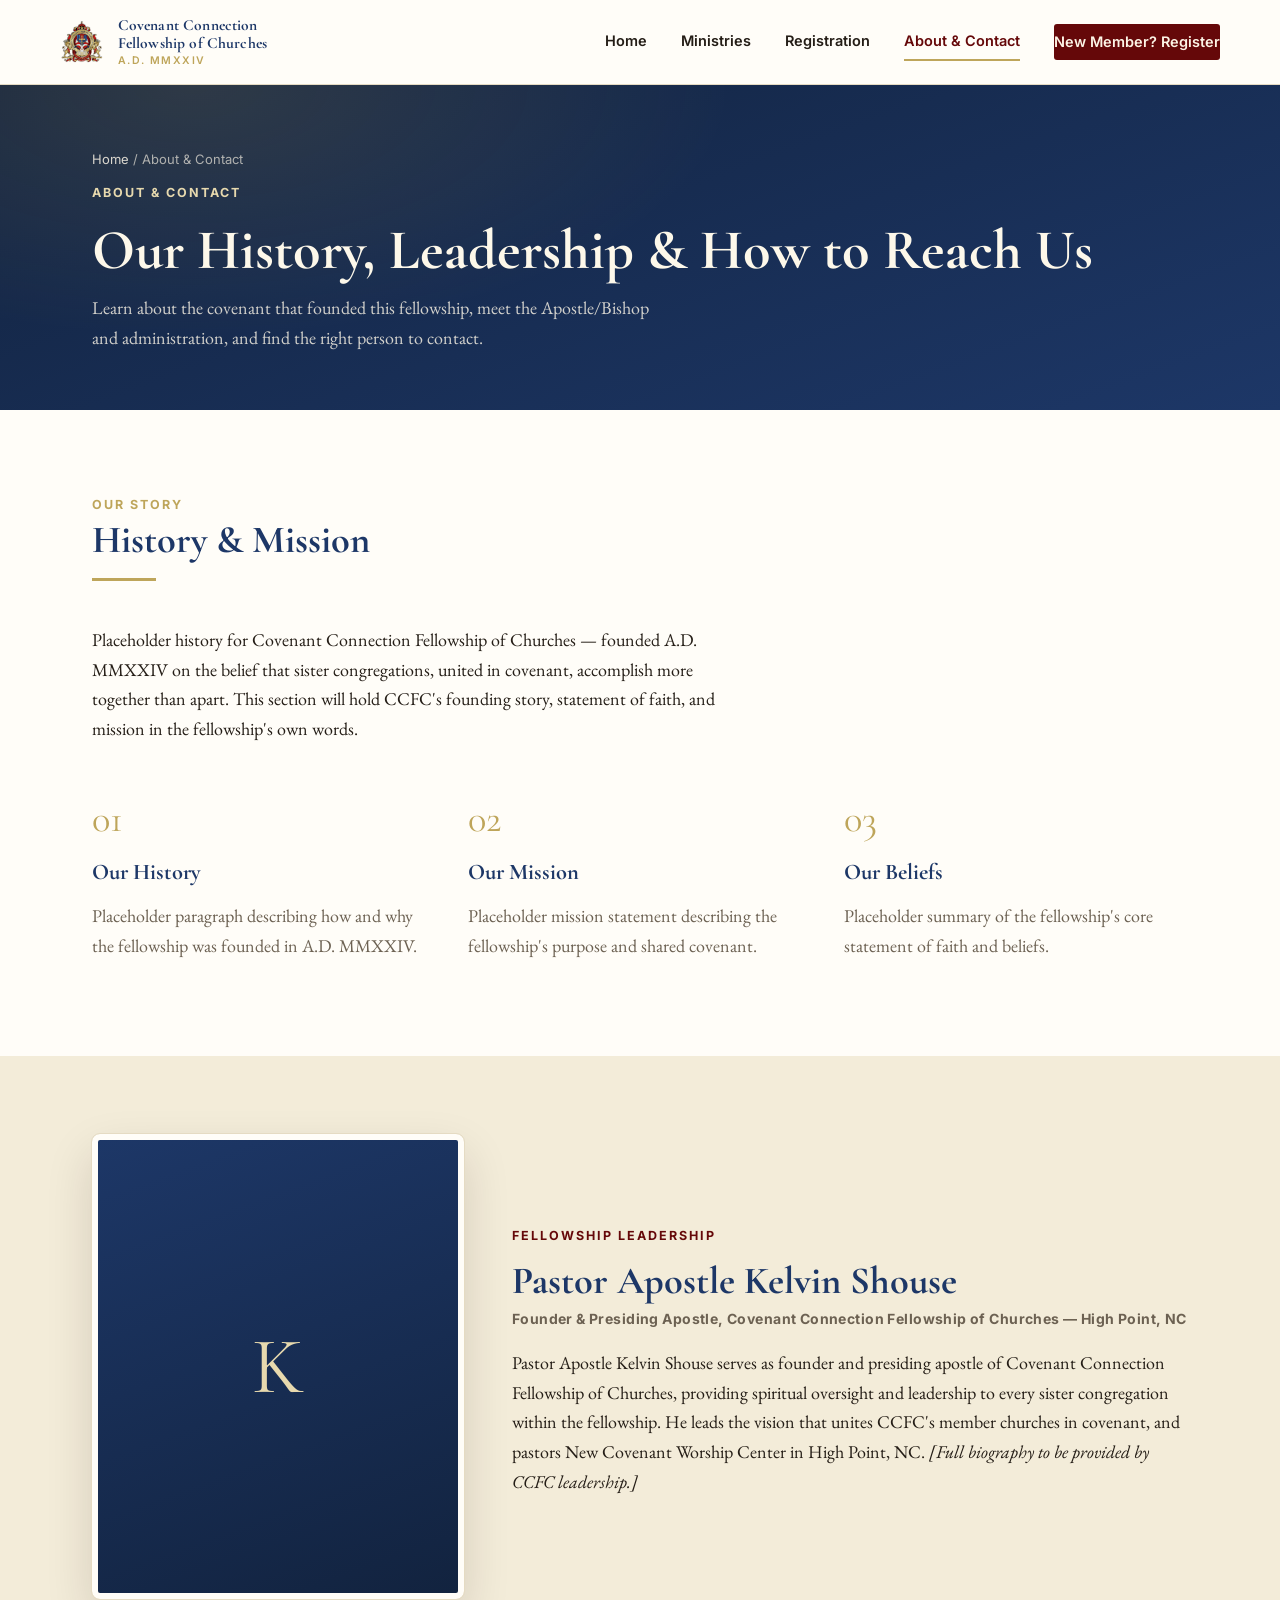
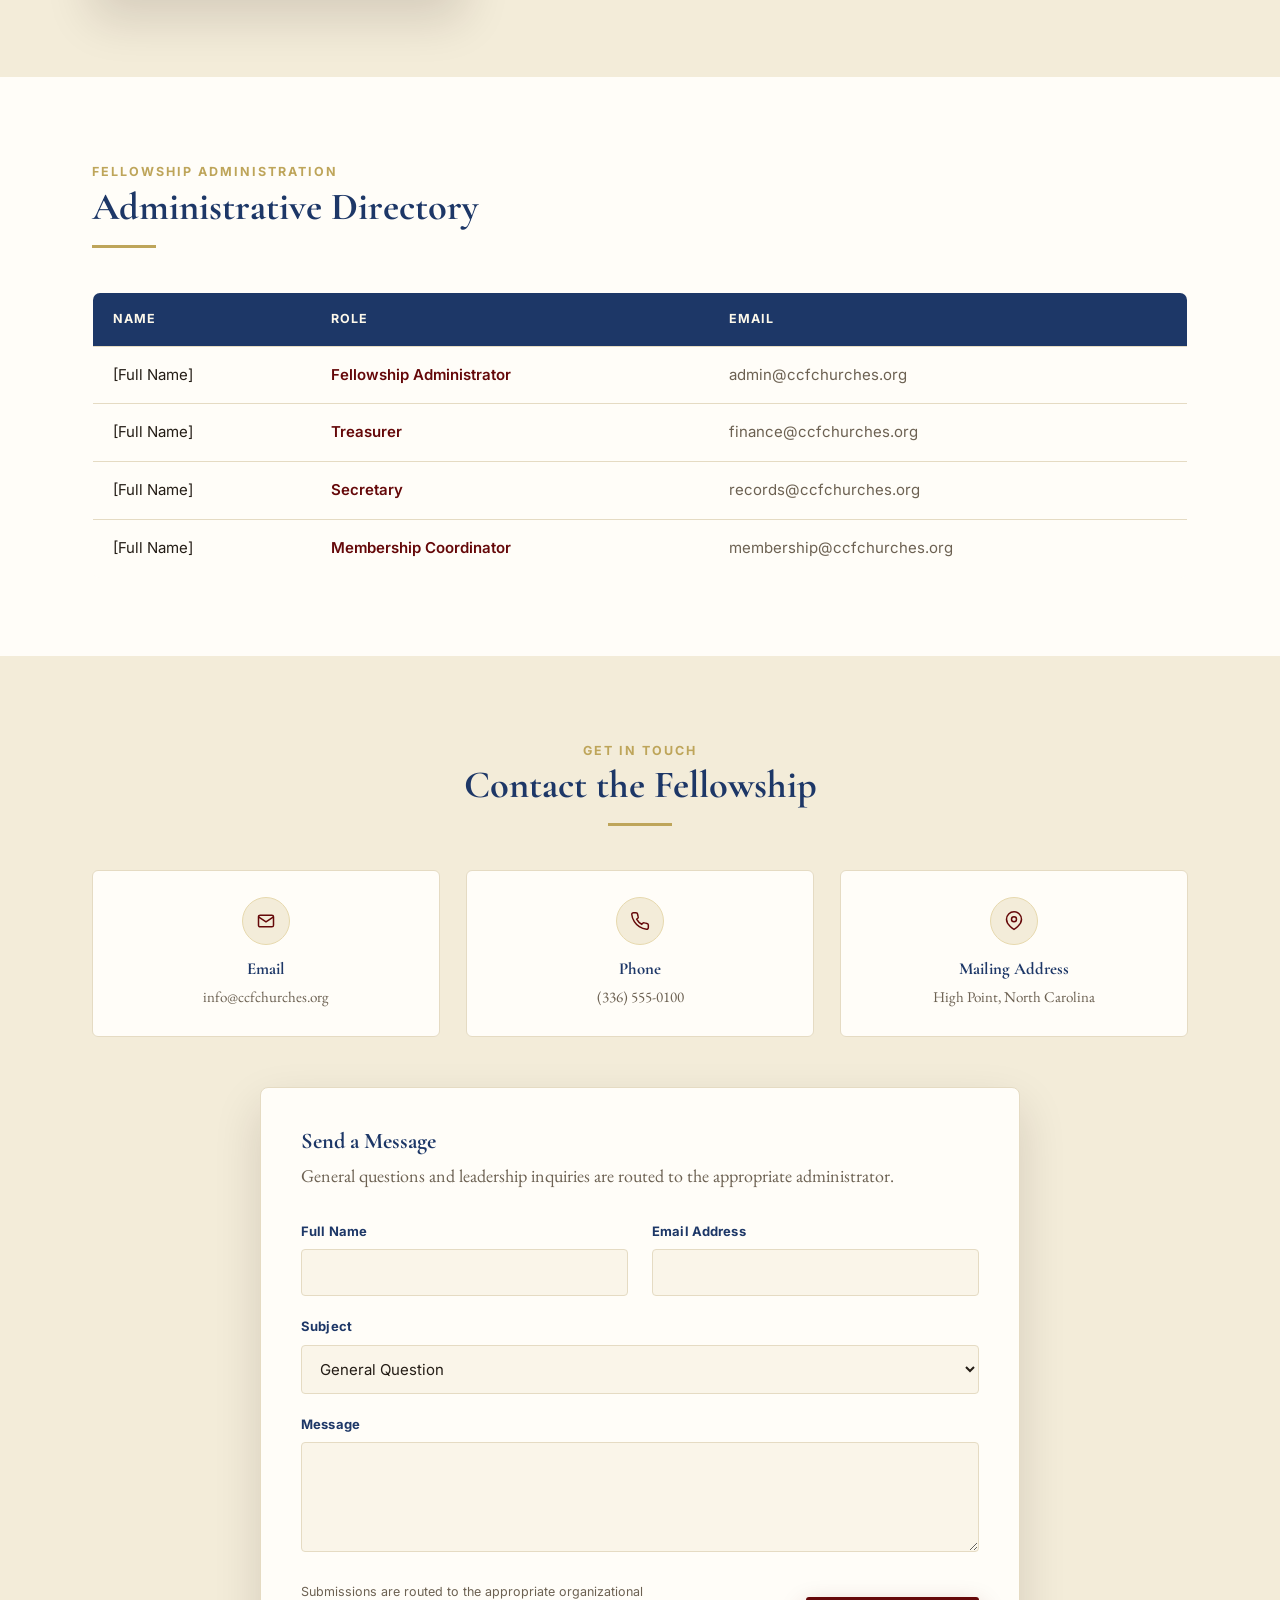
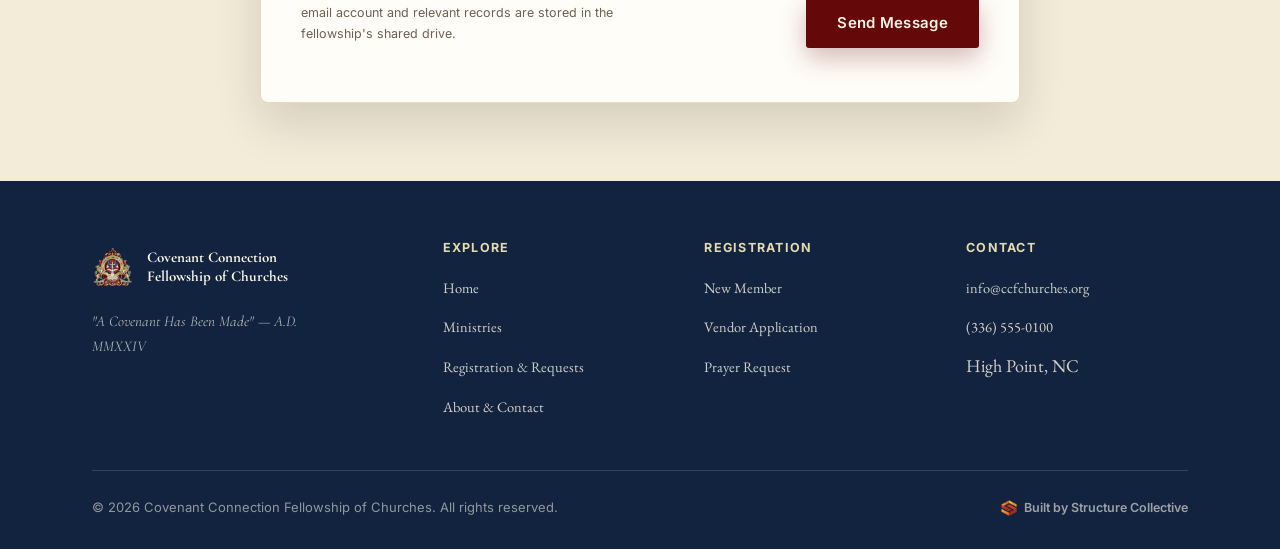
==== about/index.html @ a54e9343 "Add files via upload" ====
<!doctype html>
<html lang="en">
<head>
  <meta charset="utf-8">
  <meta name="viewport" content="width=device-width, initial-scale=1">
  <meta name="description" content="Learn about Covenant Connection Fellowship of Churches' history, mission, and leadership, find the fellowship administration directory, and get in touch.">
  <meta name="theme-color" content="#1d3767">
  <title>About &amp; Contact | Covenant Connection Fellowship of Churches</title>
  <link rel="canonical" href="https://ccfchurches.org/about/">
  <link rel="icon" type="image/png" sizes="32x32" href="/assets/images/favicon-32.png">
  <link rel="apple-touch-icon" href="/assets/images/favicon-192.png">
  <link rel="preconnect" href="https://fonts.googleapis.com">
  <link rel="preconnect" href="https://fonts.gstatic.com" crossorigin>
  <link href="https://fonts.googleapis.com/css2?family=Cormorant+Garamond:wght@500;600;700&family=EB+Garamond:wght@400;500;600&family=Inter:wght@400;500;600;700&display=swap" rel="stylesheet">
  <link rel="stylesheet" href="/styles.css">
  <script src="/script.js" defer></script>

  <meta property="og:type" content="website">
  <meta property="og:site_name" content="Covenant Connection Fellowship of Churches">
  <meta property="og:title" content="About & Contact | Covenant Connection Fellowship of Churches">
  <meta property="og:description" content="Learn about CCFC's history, mission, and leadership, find the fellowship administration directory, and get in touch.">
  <meta property="og:url" content="https://ccfchurches.org/about/">
  <meta property="og:image" content="https://ccfchurches.org/assets/images/ccfc-crest.png">
  <meta name="twitter:card" content="summary_large_image">
  <meta name="twitter:title" content="About & Contact | Covenant Connection Fellowship of Churches">
  <meta name="twitter:description" content="Learn about CCFC's history, mission, and leadership, find the fellowship administration directory, and get in touch.">
  <meta name="twitter:image" content="https://ccfchurches.org/assets/images/ccfc-crest.png">
</head>
<body>
  <a class="skip-link" href="#main">Skip to main content</a>

  <header class="site-header">
    <div class="container header-inner">
      <a class="brand" href="/">
        <img src="/assets/images/ccfc-crest.png" alt="Covenant Connection Fellowship of Churches crest">
        <span class="brand-text">
          <span class="full-name">Covenant Connection<br>Fellowship of Churches</span>
          <span class="sub">A.D. MMXXIV</span>
        </span>
      </a>
      <nav class="main-nav" aria-label="Primary">
        <a href="/">Home</a>
        <a href="/ministries/">Ministries</a>
        <a href="/registration/">Registration</a>
        <a href="/about/" aria-current="page">About &amp; Contact</a>
        <a class="nav-cta" href="/registration/">New Member? Register</a>
      </nav>
      <button class="nav-toggle" aria-label="Toggle navigation menu" aria-expanded="false">
        <span></span>
      </button>
    </div>
  </header>

  <main id="main">
    <section class="page-hero">
      <div class="container">
        <div class="breadcrumb"><a href="/">Home</a> / About &amp; Contact</div>
        <span class="eyebrow">About &amp; Contact</span>
        <h1>Our History, Leadership &amp; How to Reach Us</h1>
        <p>Learn about the covenant that founded this fellowship, meet the Apostle/Bishop and administration, and find the right person to contact.</p>
      </div>
    </section>

    <section class="section-paper">
      <div class="container">
        <div class="section-head">
          <span class="eyebrow">Our story</span>
          <h2>History &amp; Mission</h2>
          <div class="divider"></div>
        </div>
        <p style="max-width:72ch;">Placeholder history for Covenant Connection Fellowship of Churches — founded A.D. MMXXIV on the belief that sister congregations, united in covenant, accomplish more together than apart. This section will hold CCFC's founding story, statement of faith, and mission in the fellowship's own words.</p>
        <div class="history-grid" style="margin-top:44px;">
          <div class="history-item">
            <div class="num">01</div>
            <h3>Our History</h3>
            <p class="muted">Placeholder paragraph describing how and why the fellowship was founded in A.D. MMXXIV.</p>
          </div>
          <div class="history-item">
            <div class="num">02</div>
            <h3>Our Mission</h3>
            <p class="muted">Placeholder mission statement describing the fellowship's purpose and shared covenant.</p>
          </div>
          <div class="history-item">
            <div class="num">03</div>
            <h3>Our Beliefs</h3>
            <p class="muted">Placeholder summary of the fellowship's core statement of faith and beliefs.</p>
          </div>
        </div>
      </div>
    </section>

    <section class="section-alt">
      <div class="container">
        <div class="leader-block">
          <div class="leader-portrait">
            <span class="initial">K</span>
          </div>
          <div class="leader-copy">
            <span class="eyebrow">Fellowship Leadership</span>
            <h2>Pastor Apostle Kelvin Shouse</h2>
            <p class="leader-title">Founder &amp; Presiding Apostle, Covenant Connection Fellowship of Churches — High Point, NC</p>
            <p>Pastor Apostle Kelvin Shouse serves as founder and presiding apostle of Covenant Connection Fellowship of Churches, providing spiritual oversight and leadership to every sister congregation within the fellowship. He leads the vision that unites CCFC's member churches in covenant, and pastors New Covenant Worship Center in High Point, NC. <em>[Full biography to be provided by CCFC leadership.]</em></p>
          </div>
        </div>
      </div>
    </section>

    <section class="section-paper">
      <div class="container">
        <div class="section-head">
          <span class="eyebrow">Fellowship administration</span>
          <h2>Administrative Directory</h2>
          <div class="divider"></div>
        </div>
        <table class="directory-table">
          <thead>
            <tr>
              <th>Name</th>
              <th>Role</th>
              <th>Email</th>
            </tr>
          </thead>
          <tbody>
            <tr>
              <td>[Full Name]</td>
              <td class="role">Fellowship Administrator</td>
              <td class="email">admin@ccfchurches.org</td>
            </tr>
            <tr>
              <td>[Full Name]</td>
              <td class="role">Treasurer</td>
              <td class="email">finance@ccfchurches.org</td>
            </tr>
            <tr>
              <td>[Full Name]</td>
              <td class="role">Secretary</td>
              <td class="email">records@ccfchurches.org</td>
            </tr>
            <tr>
              <td>[Full Name]</td>
              <td class="role">Membership Coordinator</td>
              <td class="email">membership@ccfchurches.org</td>
            </tr>
          </tbody>
        </table>
      </div>
    </section>

    <section class="section-alt" id="contact">
      <div class="container">
        <div class="section-head center">
          <span class="eyebrow">Get in touch</span>
          <h2>Contact the Fellowship</h2>
          <div class="divider"></div>
        </div>

        <div class="contact-info-grid">
          <div class="contact-info-card">
            <span class="card-mark" aria-hidden="true">
              <svg width="20" height="20" viewBox="0 0 24 24" fill="none" stroke="currentColor" stroke-width="1.8"><rect x="3" y="5" width="18" height="14" rx="2"/><path d="m3 7 9 6 9-6"/></svg>
            </span>
            <h3>Email</h3>
            <p><a href="mailto:info@ccfchurches.org" style="text-decoration:none; color:inherit;">info@ccfchurches.org</a></p>
          </div>
          <div class="contact-info-card">
            <span class="card-mark" aria-hidden="true">
              <svg width="20" height="20" viewBox="0 0 24 24" fill="none" stroke="currentColor" stroke-width="1.8"><path d="M22 16.92v3a2 2 0 0 1-2.18 2 19.8 19.8 0 0 1-8.63-3.07 19.5 19.5 0 0 1-6-6 19.8 19.8 0 0 1-3.07-8.67A2 2 0 0 1 4.11 2h3a2 2 0 0 1 2 1.72c.13.99.36 1.96.68 2.9a2 2 0 0 1-.45 2.11L8.09 9.91a16 16 0 0 0 6 6l1.18-1.18a2 2 0 0 1 2.11-.45c.94.32 1.91.55 2.9.68A2 2 0 0 1 22 16.92z"/></svg>
            </span>
            <h3>Phone</h3>
            <p>(336) 555-0100</p>
          </div>
          <div class="contact-info-card">
            <span class="card-mark" aria-hidden="true">
              <svg width="20" height="20" viewBox="0 0 24 24" fill="none" stroke="currentColor" stroke-width="1.8"><path d="M21 10c0 7-9 12-9 12s-9-5-9-12a9 9 0 0 1 18 0z"/><circle cx="12" cy="10" r="3"/></svg>
            </span>
            <h3>Mailing Address</h3>
            <p>High Point, North Carolina</p>
          </div>
        </div>

        <div class="form-card" style="max-width:760px; margin:0 auto;">
          <h3>Send a Message</h3>
          <p class="muted">General questions and leadership inquiries are routed to the appropriate administrator.</p>
          <form data-mock-form aria-describedby="contact-disclaimer">
            <div class="form-grid">
              <div class="field">
                <label for="c-name">Full Name</label>
                <input id="c-name" type="text" required>
              </div>
              <div class="field">
                <label for="c-email">Email Address</label>
                <input id="c-email" type="email" required>
              </div>
              <div class="field full">
                <label for="c-subject">Subject</label>
                <select id="c-subject">
                  <option>General Question</option>
                  <option>Leadership Inquiry</option>
                  <option>Media / Press</option>
                  <option>Other</option>
                </select>
              </div>
              <div class="field full">
                <label for="c-message">Message</label>
                <textarea id="c-message" required></textarea>
              </div>
            </div>
            <div class="form-footer">
              <p class="form-disclaimer" id="contact-disclaimer">Submissions are routed to the appropriate organizational email account and relevant records are stored in the fellowship's shared drive.</p>
              <button type="submit" class="btn btn-primary">Send Message</button>
            </div>
          </form>
          <div class="form-success" role="status">
            <span aria-hidden="true">✓</span>
            <span>Thank you — this is a design mockup, so your message wasn't actually submitted. In the live site, this would reach fellowship administration.</span>
          </div>
        </div>
      </div>
    </section>
  </main>

  <footer class="site-footer">
    <div class="container">
      <div class="footer-grid">
        <div>
          <div class="footer-brand">
            <img src="/assets/images/ccfc-crest.png" alt="Covenant Connection Fellowship of Churches">
            <span class="footer-brand-text">Covenant Connection<br>Fellowship of Churches</span>
          </div>
          <p class="footer-tagline">"A Covenant Has Been Made" — A.D. MMXXIV</p>
        </div>
        <div class="footer-col">
          <h4>Explore</h4>
          <ul>
            <li><a href="/">Home</a></li>
            <li><a href="/ministries/">Ministries</a></li>
            <li><a href="/registration/">Registration &amp; Requests</a></li>
            <li><a href="/about/">About &amp; Contact</a></li>
          </ul>
        </div>
        <div class="footer-col">
          <h4>Registration</h4>
          <ul>
            <li><a href="/registration/#new-member">New Member</a></li>
            <li><a href="/registration/#vendor">Vendor Application</a></li>
            <li><a href="/registration/#prayer">Prayer Request</a></li>
          </ul>
        </div>
        <div class="footer-col">
          <h4>Contact</h4>
          <ul>
            <li><a href="mailto:info@ccfchurches.org">info@ccfchurches.org</a></li>
            <li><a href="tel:+13365550100">(336) 555-0100</a></li>
            <li>High Point, NC</li>
          </ul>
        </div>
      </div>
      <div class="footer-bottom">
        <span>&copy; <span data-year></span> Covenant Connection Fellowship of Churches. All rights reserved.</span>
        <a class="built-by" href="https://structurecollective.com" target="_blank" rel="noopener">
          <img src="/assets/images/structure-collective-icon.png" alt="" width="16" height="16">
          Built by Structure Collective
        </a>
      </div>
    </div>
  </footer>
</body>
</html>
---- styles.css ----
/* ============================================================
   Covenant Connection Fellowship of Churches — shared styles
   ============================================================ */

:root {
  --maroon: #650809;
  --maroon-dark: #430506;
  --maroon-light: #8a2226;
  --navy: #1d3767;
  --navy-dark: #12233f;
  --gold: #bea55a;
  --gold-light: #e7d9ae;
  --cream: #faf5e9;
  --cream-2: #f3ecd9;
  --paper: #fffdf8;
  --ink: #241d16;
  --muted: #6c6152;
  --line: #e5dbc3;
  --shadow: 0 20px 48px rgba(36, 15, 15, 0.14);
  --serif-display: "Cormorant Garamond", "Playfair Display", Georgia, serif;
  --serif-body: "EB Garamond", Georgia, serif;
  --sans: "Inter", -apple-system, BlinkMacSystemFont, "Segoe UI", Arial, sans-serif;
}

* { box-sizing: border-box; }
html { scroll-behavior: smooth; }

body {
  margin: 0;
  background: var(--cream);
  color: var(--ink);
  font-family: var(--serif-body);
  font-size: 18px;
  line-height: 1.65;
}

a { color: inherit; }
img { max-width: 100%; display: block; }

.container {
  max-width: 1160px;
  margin: 0 auto;
  padding: 0 32px;
}

.skip-link {
  position: absolute;
  left: -999px;
  top: 0;
  background: var(--navy);
  color: #fff;
  padding: 12px 18px;
  z-index: 999;
}
.skip-link:focus { left: 12px; top: 12px; }

.eyebrow {
  display: inline-block;
  font-family: var(--sans);
  font-size: 12.5px;
  font-weight: 700;
  letter-spacing: 0.16em;
  text-transform: uppercase;
  color: var(--gold);
}

h1, h2, h3, h4 {
  font-family: var(--serif-display);
  font-weight: 700;
  color: var(--navy);
  margin: 0 0 16px;
  line-height: 1.15;
}
h1 { font-size: clamp(2.4rem, 4.4vw, 3.6rem); }
h2 { font-size: clamp(1.8rem, 3vw, 2.5rem); }
h3 { font-size: 1.4rem; }

p { margin: 0 0 18px; }

.muted { color: var(--muted); }

.btn {
  display: inline-flex;
  align-items: center;
  gap: 10px;
  font-family: var(--sans);
  font-weight: 600;
  font-size: 15px;
  letter-spacing: 0.02em;
  padding: 15px 30px;
  border-radius: 3px;
  border: 1px solid transparent;
  text-decoration: none;
  cursor: pointer;
  transition: transform .15s ease, box-shadow .15s ease, background .15s ease;
}
.btn-primary {
  background: var(--maroon);
  color: #fdf4e6;
  box-shadow: 0 10px 26px rgba(101, 8, 9, 0.28);
}
.btn-primary:hover { background: var(--maroon-dark); transform: translateY(-1px); }
.btn-gold {
  background: var(--gold);
  color: var(--maroon-dark);
  box-shadow: 0 10px 26px rgba(190, 165, 90, 0.32);
}
.btn-gold:hover { background: #cdb46b; transform: translateY(-1px); }
.btn-outline {
  background: transparent;
  border-color: rgba(255,255,255,0.55);
  color: #fdf4e6;
}
.btn-outline:hover { background: rgba(255,255,255,0.1); }
.btn-outline-dark {
  background: transparent;
  border-color: var(--navy);
  color: var(--navy);
}
.btn-outline-dark:hover { background: var(--navy); color: #fff; }

/* ---------- Header ---------- */
.site-header {
  position: sticky;
  top: 0;
  z-index: 40;
  background: var(--paper);
  border-bottom: 1px solid var(--line);
}
.header-inner {
  display: flex;
  align-items: center;
  justify-content: space-between;
  padding: 14px 0;
  gap: 24px;
}
.brand {
  display: flex;
  align-items: center;
  gap: 14px;
  text-decoration: none;
}
.brand img { height: 56px; width: auto; }
.brand-text {
  font-family: var(--serif-display);
  line-height: 1.15;
}
.brand-text .full-name {
  display: block;
  font-size: 15.5px;
  font-weight: 700;
  color: var(--navy);
  letter-spacing: 0.01em;
}
.brand-text .sub {
  display: block;
  font-family: var(--sans);
  font-size: 10.5px;
  font-weight: 600;
  letter-spacing: 0.14em;
  text-transform: uppercase;
  color: var(--gold);
  margin-top: 2px;
}

.main-nav {
  display: flex;
  align-items: center;
  gap: 34px;
  font-family: var(--sans);
  font-size: 14.5px;
  font-weight: 600;
}
.main-nav a {
  text-decoration: none;
  color: var(--ink);
  padding: 6px 0;
  border-bottom: 2px solid transparent;
}
.main-nav a:hover,
.main-nav a[aria-current="page"] {
  color: var(--maroon);
  border-bottom-color: var(--gold);
}
.nav-cta {
  background: var(--maroon);
  color: #fdf4e6 !important;
  padding: 10px 20px;
  border-radius: 3px;
  border-bottom: none !important;
}
.nav-cta:hover { background: var(--maroon-dark); }

.nav-toggle {
  display: none;
  background: none;
  border: 1px solid var(--line);
  border-radius: 4px;
  padding: 8px 10px;
  cursor: pointer;
}
.nav-toggle span,
.nav-toggle span::before,
.nav-toggle span::after {
  display: block;
  width: 20px;
  height: 2px;
  background: var(--navy);
  position: relative;
}
.nav-toggle span::before,
.nav-toggle span::after { content: ""; position: absolute; }
.nav-toggle span::before { top: -6px; }
.nav-toggle span::after { top: 6px; }

/* ---------- Hero (crest banner) ---------- */
.hero {
  position: relative;
  background:
    radial-gradient(1100px 520px at 82% -10%, rgba(190,165,90,0.18), transparent 60%),
    linear-gradient(160deg, var(--navy-dark) 0%, var(--navy) 55%, var(--maroon-dark) 130%);
  color: #fbf5e6;
  padding: 90px 0 96px;
  overflow: hidden;
}
.hero::after {
  content: "";
  position: absolute;
  inset: 0;
  background:
    repeating-linear-gradient(135deg, rgba(255,255,255,0.02) 0 2px, transparent 2px 26px);
  pointer-events: none;
}
.hero-inner {
  position: relative;
  display: grid;
  grid-template-columns: 1.2fr 0.8fr;
  gap: 56px;
  align-items: center;
}
.hero-copy .eyebrow { color: var(--gold-light); }
.hero h1 {
  color: #fdf8ea;
  margin: 14px 0 20px;
}
.hero p.lead {
  font-size: 1.15rem;
  color: rgba(251, 245, 230, 0.86);
  max-width: 46ch;
}
.hero-actions {
  display: flex;
  gap: 16px;
  flex-wrap: wrap;
  margin-top: 30px;
}
.hero-crest {
  display: flex;
  justify-content: center;
}
.hero-crest img {
  width: 100%;
  max-width: 300px;
  filter: drop-shadow(0 24px 40px rgba(0,0,0,0.45));
}
.hero-motto {
  margin-top: 22px;
  font-family: var(--serif-display);
  font-style: italic;
  font-size: 1.05rem;
  color: var(--gold-light);
  text-align: center;
}

/* smaller page hero for interior pages */
.page-hero {
  background:
    radial-gradient(900px 420px at 15% 0%, rgba(190,165,90,0.16), transparent 60%),
    linear-gradient(160deg, var(--navy-dark) 0%, var(--navy) 100%);
  color: #fbf5e6;
  padding: 64px 0 58px;
}
.page-hero .eyebrow { color: var(--gold-light); }
.page-hero h1 { color: #fdf8ea; margin: 12px 0 10px; }
.page-hero p { color: rgba(251,245,230,0.82); max-width: 62ch; margin: 0; }
.breadcrumb {
  font-family: var(--sans);
  font-size: 13px;
  color: rgba(251,245,230,0.65);
  margin-bottom: 6px;
}
.breadcrumb a { color: rgba(251,245,230,0.85); text-decoration: none; }
.breadcrumb a:hover { text-decoration: underline; }

/* ---------- Sections ---------- */
section { padding: 78px 0; }
.section-alt { background: var(--cream-2); }
.section-paper { background: var(--paper); }
.section-head {
  max-width: 640px;
  margin: 0 0 44px;
}
.section-head.center { margin-left: auto; margin-right: auto; text-align: center; }
.divider {
  width: 64px;
  height: 3px;
  background: var(--gold);
  margin: 16px 0 0;
}
.section-head.center .divider { margin-left: auto; margin-right: auto; }

/* Intro / welcome */
.intro-grid {
  display: grid;
  grid-template-columns: 1fr 1fr;
  gap: 56px;
  align-items: center;
}
.intro-figure {
  background: var(--navy);
  border-radius: 8px;
  padding: 42px;
  text-align: center;
  box-shadow: var(--shadow);
}
.intro-figure img { max-width: 190px; margin: 0 auto; }
.intro-figure .fig-caption {
  font-family: var(--serif-display);
  font-style: italic;
  color: var(--gold-light);
  margin: 18px 0 0;
  font-size: 0.98rem;
}

/* Card grids */
.card-grid {
  display: grid;
  grid-template-columns: repeat(3, 1fr);
  gap: 28px;
}
.card {
  background: var(--paper);
  border: 1px solid var(--line);
  border-radius: 6px;
  padding: 32px 28px;
  box-shadow: 0 10px 26px rgba(36,15,15,0.06);
  transition: transform .15s ease, box-shadow .15s ease;
}
a.card { text-decoration: none; display: block; }
.card:hover { transform: translateY(-3px); box-shadow: 0 18px 36px rgba(36,15,15,0.12); }
.card-mark {
  width: 48px; height: 48px;
  border-radius: 50%;
  background: var(--cream-2);
  border: 1px solid var(--gold-light);
  display: grid;
  place-items: center;
  margin-bottom: 18px;
  color: var(--maroon);
}
.card h3 { margin-bottom: 10px; }
.card p { color: var(--muted); font-size: 16.5px; margin-bottom: 0; }
.card .card-link {
  display: inline-block;
  margin-top: 14px;
  font-family: var(--sans);
  font-weight: 700;
  font-size: 13.5px;
  letter-spacing: 0.03em;
  color: var(--maroon);
}

/* Announcement / news cards */
.news-grid {
  display: grid;
  grid-template-columns: repeat(3, 1fr);
  gap: 28px;
}
.news-card {
  background: var(--paper);
  border: 1px solid var(--line);
  border-radius: 6px;
  overflow: hidden;
  box-shadow: 0 10px 26px rgba(36,15,15,0.06);
}
.news-card .news-band {
  height: 6px;
  background: linear-gradient(90deg, var(--maroon), var(--gold));
}
.news-card-body { padding: 26px 24px 28px; }
.news-date {
  font-family: var(--sans);
  font-size: 12px;
  font-weight: 700;
  letter-spacing: 0.1em;
  text-transform: uppercase;
  color: var(--gold);
}
.news-card h3 { margin: 10px 0 10px; font-size: 1.24rem; }
.news-card p { color: var(--muted); margin-bottom: 0; }

/* Statement / CTA band */
.statement {
  background: linear-gradient(160deg, var(--maroon-dark), var(--maroon) 60%, var(--navy-dark) 140%);
  color: #fbf1e0;
  text-align: center;
  padding: 76px 0;
}
.statement h2 { color: #fdf8ea; }
.statement p { color: rgba(251, 241, 224, 0.85); max-width: 56ch; margin: 0 auto 30px; }
.statement .btn-gold { margin: 0 8px; }
.statement .btn-outline { margin: 0 8px; }

/* Directory / church cards */
.church-grid {
  display: grid;
  grid-template-columns: repeat(3, 1fr);
  gap: 26px;
}
.church-card {
  background: var(--paper);
  border: 1px solid var(--line);
  border-radius: 6px;
  padding: 28px 26px;
  text-align: center;
  box-shadow: 0 10px 26px rgba(36,15,15,0.06);
}
.church-card .church-mark {
  width: 52px; height: 52px;
  margin: 0 auto 16px;
  border-radius: 50%;
  background: var(--cream-2);
  border: 1px solid var(--gold-light);
  display: grid;
  place-items: center;
  color: var(--maroon);
}
.church-card h3 { margin-bottom: 4px; font-size: 1.2rem; }
.church-card .loc {
  font-family: var(--sans);
  font-size: 13px;
  color: var(--muted);
  margin-bottom: 16px;
}
.church-card .btn { padding: 10px 20px; font-size: 13.5px; }
.church-card.example { border-color: var(--gold); border-width: 2px; }
.church-card .tag {
  display: inline-block;
  font-family: var(--sans);
  font-size: 11px;
  font-weight: 700;
  letter-spacing: 0.08em;
  text-transform: uppercase;
  color: var(--maroon);
  background: var(--gold-light);
  padding: 4px 10px;
  border-radius: 999px;
  margin-bottom: 14px;
}
.directory-note {
  font-family: var(--sans);
  font-size: 14.5px;
  color: var(--muted);
  text-align: center;
  max-width: 60ch;
  margin: 34px auto 0;
}

/* Fees / giving band */
.fees-band {
  display: grid;
  grid-template-columns: 1.3fr 0.7fr;
  gap: 40px;
  align-items: center;
  background: var(--paper);
  border: 1px solid var(--line);
  border-radius: 8px;
  padding: 44px;
  box-shadow: var(--shadow);
}
.fees-band h3 { margin-bottom: 10px; }
.fees-band p { color: var(--muted); margin-bottom: 0; }
.fees-action { text-align: center; }
.fees-note { font-family: var(--sans); font-size: 12.5px; color: var(--muted); margin-top: 12px; }

/* ---------- Forms ---------- */
.form-tabs {
  display: flex;
  gap: 10px;
  margin-bottom: 34px;
  flex-wrap: wrap;
}
.form-tab {
  font-family: var(--sans);
  font-weight: 700;
  font-size: 14px;
  padding: 12px 22px;
  border-radius: 999px;
  border: 1px solid var(--line);
  background: var(--paper);
  color: var(--navy);
  cursor: pointer;
}
.form-tab[aria-selected="true"] {
  background: var(--maroon);
  border-color: var(--maroon);
  color: #fdf4e6;
}
.form-panel { display: none; }
.form-panel.active { display: block; }
.form-card {
  background: var(--paper);
  border: 1px solid var(--line);
  border-radius: 8px;
  padding: 40px;
  box-shadow: var(--shadow);
}
.form-card h3 { margin-bottom: 8px; }
.form-card > p.muted { margin-bottom: 30px; }
.form-grid {
  display: grid;
  grid-template-columns: 1fr 1fr;
  gap: 20px 24px;
}
.field { display: flex; flex-direction: column; gap: 7px; }
.field.full { grid-column: 1 / -1; }
.field label {
  font-family: var(--sans);
  font-size: 13px;
  font-weight: 700;
  color: var(--navy);
  letter-spacing: 0.01em;
}
.field input,
.field select,
.field textarea {
  font-family: var(--sans);
  font-size: 15px;
  padding: 13px 14px;
  border: 1px solid var(--line);
  border-radius: 4px;
  background: var(--cream);
  color: var(--ink);
}
.field input:focus,
.field select:focus,
.field textarea:focus {
  outline: none;
  border-color: var(--gold);
  box-shadow: 0 0 0 3px rgba(190,165,90,0.22);
}
.field textarea { resize: vertical; min-height: 110px; }
.form-footer {
  display: flex;
  align-items: center;
  justify-content: space-between;
  gap: 20px;
  margin-top: 30px;
  flex-wrap: wrap;
}
.form-disclaimer {
  font-family: var(--sans);
  font-size: 12.5px;
  color: var(--muted);
  max-width: 46ch;
}
.form-success {
  display: none;
  align-items: center;
  gap: 14px;
  background: #f2f7ef;
  border: 1px solid #cfe3c6;
  color: #33552b;
  border-radius: 6px;
  padding: 18px 22px;
  font-family: var(--sans);
  font-size: 14.5px;
  margin-top: 24px;
}
.form-success.show { display: flex; }

/* ---------- About page pieces ---------- */
.leader-block {
  display: grid;
  grid-template-columns: 0.55fr 1fr;
  gap: 48px;
  align-items: center;
}
.leader-portrait {
  aspect-ratio: 4/5;
  border-radius: 8px;
  background: linear-gradient(160deg, var(--navy), var(--navy-dark));
  display: grid;
  place-items: center;
  box-shadow: var(--shadow);
  border: 6px solid var(--paper);
  outline: 1px solid var(--line);
}
.leader-portrait .initial {
  font-family: var(--serif-display);
  font-size: 5rem;
  color: var(--gold-light);
}
.leader-copy .eyebrow { color: var(--maroon); }
.leader-copy h2 { margin: 10px 0 4px; }
.leader-title {
  font-family: var(--sans);
  font-size: 14px;
  font-weight: 700;
  color: var(--muted);
  letter-spacing: 0.03em;
  margin-bottom: 18px;
}
.history-grid {
  display: grid;
  grid-template-columns: repeat(3, 1fr);
  gap: 32px;
}
.history-item .num {
  font-family: var(--serif-display);
  font-size: 2.4rem;
  color: var(--gold);
  margin-bottom: 8px;
}
.directory-table {
  width: 100%;
  border-collapse: collapse;
  font-family: var(--sans);
  font-size: 15px;
  background: var(--paper);
  border: 1px solid var(--line);
  border-radius: 8px;
  overflow: hidden;
}
.directory-table th,
.directory-table td {
  text-align: left;
  padding: 16px 20px;
  border-bottom: 1px solid var(--line);
}
.directory-table th {
  background: var(--navy);
  color: #fdf8ea;
  font-weight: 700;
  font-size: 12.5px;
  letter-spacing: 0.08em;
  text-transform: uppercase;
}
.directory-table tr:last-child td { border-bottom: none; }
.directory-table td.role { color: var(--maroon); font-weight: 600; }
.directory-table td.email { color: var(--muted); }

.contact-info-grid {
  display: grid;
  grid-template-columns: repeat(3, 1fr);
  gap: 26px;
  margin-bottom: 50px;
}
.contact-info-card {
  background: var(--paper);
  border: 1px solid var(--line);
  border-radius: 6px;
  padding: 26px;
  text-align: center;
}
.contact-info-card .card-mark { margin: 0 auto 14px; }
.contact-info-card h3 { font-size: 1.05rem; margin-bottom: 6px; }
.contact-info-card p { color: var(--muted); font-size: 15px; margin-bottom: 0; }

/* ---------- Church profile (example) ---------- */
.church-hero {
  background:
    radial-gradient(900px 420px at 85% 0%, rgba(190,165,90,0.16), transparent 60%),
    linear-gradient(160deg, var(--maroon-dark) 0%, var(--maroon) 100%);
  color: #fbf1e0;
  padding: 60px 0 54px;
}
.church-hero .breadcrumb { color: rgba(251,241,224,0.7); }
.church-hero .breadcrumb a { color: rgba(251,241,224,0.9); }
.church-hero h1 { color: #fdf8ea; }
.church-meta {
  display: flex;
  flex-wrap: wrap;
  gap: 22px;
  margin-top: 22px;
  font-family: var(--sans);
  font-size: 14px;
  color: rgba(251,241,224,0.92);
}
.church-meta span { display: flex; align-items: center; gap: 8px; }
.profile-grid {
  display: grid;
  grid-template-columns: 1fr 0.55fr;
  gap: 50px;
}
.info-panel {
  background: var(--paper);
  border: 1px solid var(--line);
  border-radius: 8px;
  padding: 30px;
  box-shadow: var(--shadow);
  height: fit-content;
}
.info-panel h3 { font-size: 1.1rem; margin-bottom: 16px; }
.info-row {
  display: flex;
  gap: 14px;
  padding: 12px 0;
  border-bottom: 1px solid var(--line);
  font-family: var(--sans);
  font-size: 14.5px;
}
.info-row:last-child { border-bottom: none; }
.info-row .label { color: var(--muted); min-width: 92px; }
.info-row .value { color: var(--ink); font-weight: 600; }

/* ---------- Footer ---------- */
.site-footer {
  background: var(--navy-dark);
  color: rgba(251, 245, 230, 0.82);
  padding: 60px 0 30px;
}
.footer-grid {
  display: grid;
  grid-template-columns: 1.4fr 1fr 1fr 1fr;
  gap: 40px;
  padding-bottom: 40px;
  border-bottom: 1px solid rgba(251,245,230,0.14);
}
.footer-brand { display: flex; align-items: center; gap: 14px; margin-bottom: 16px; }
.footer-brand img { height: 52px; }
.footer-brand-text {
  font-family: var(--serif-display);
  font-weight: 700;
  font-size: 15px;
  color: #fdf8ea;
  line-height: 1.3;
}
.footer-col h4 {
  font-family: var(--sans);
  font-size: 12.5px;
  font-weight: 700;
  letter-spacing: 0.1em;
  text-transform: uppercase;
  color: var(--gold-light);
  margin-bottom: 16px;
}
.footer-col ul { list-style: none; margin: 0; padding: 0; }
.footer-col li { margin-bottom: 10px; }
.footer-col a {
  text-decoration: none;
  color: rgba(251,245,230,0.82);
  font-size: 14.5px;
}
.footer-col a:hover { color: var(--gold-light); }
.footer-tagline {
  font-family: var(--serif-display);
  font-style: italic;
  font-size: 15px;
  color: rgba(251,245,230,0.7);
  max-width: 34ch;
}
.footer-bottom {
  display: flex;
  align-items: center;
  justify-content: space-between;
  gap: 20px;
  flex-wrap: wrap;
  padding-top: 26px;
  font-family: var(--sans);
  font-size: 13px;
  color: rgba(251,245,230,0.55);
}
.built-by {
  display: inline-flex;
  align-items: center;
  gap: 7px;
  text-decoration: none;
  color: rgba(251,245,230,0.6);
  font-size: 12.5px;
  font-weight: 600;
}
.built-by:hover { color: var(--gold-light); }
.built-by img { display: block; border-radius: 3px; }

/* ---------- Responsive ---------- */
@media (max-width: 980px) {
  .hero-inner { grid-template-columns: 1fr; text-align: center; }
  .hero-copy p.lead { margin-left: auto; margin-right: auto; }
  .hero-actions { justify-content: center; }
  .hero-crest { order: -1; }
  .intro-grid { grid-template-columns: 1fr; }
  .card-grid, .news-grid, .church-grid { grid-template-columns: repeat(2, 1fr); }
  .footer-grid { grid-template-columns: 1fr 1fr; }
  .leader-block { grid-template-columns: 1fr; }
  .leader-portrait { max-width: 260px; margin: 0 auto; }
  .profile-grid { grid-template-columns: 1fr; }
  .fees-band { grid-template-columns: 1fr; text-align: center; }
  .history-grid { grid-template-columns: 1fr; }
  .contact-info-grid { grid-template-columns: 1fr; }
}

@media (max-width: 760px) {
  .main-nav { display: none; }
  .nav-toggle { display: inline-flex; align-items: center; justify-content: center; }
  .card-grid, .news-grid, .church-grid { grid-template-columns: 1fr; }
  .form-grid { grid-template-columns: 1fr; }
  section { padding: 56px 0; }
  .hero { padding: 64px 0 70px; }
}
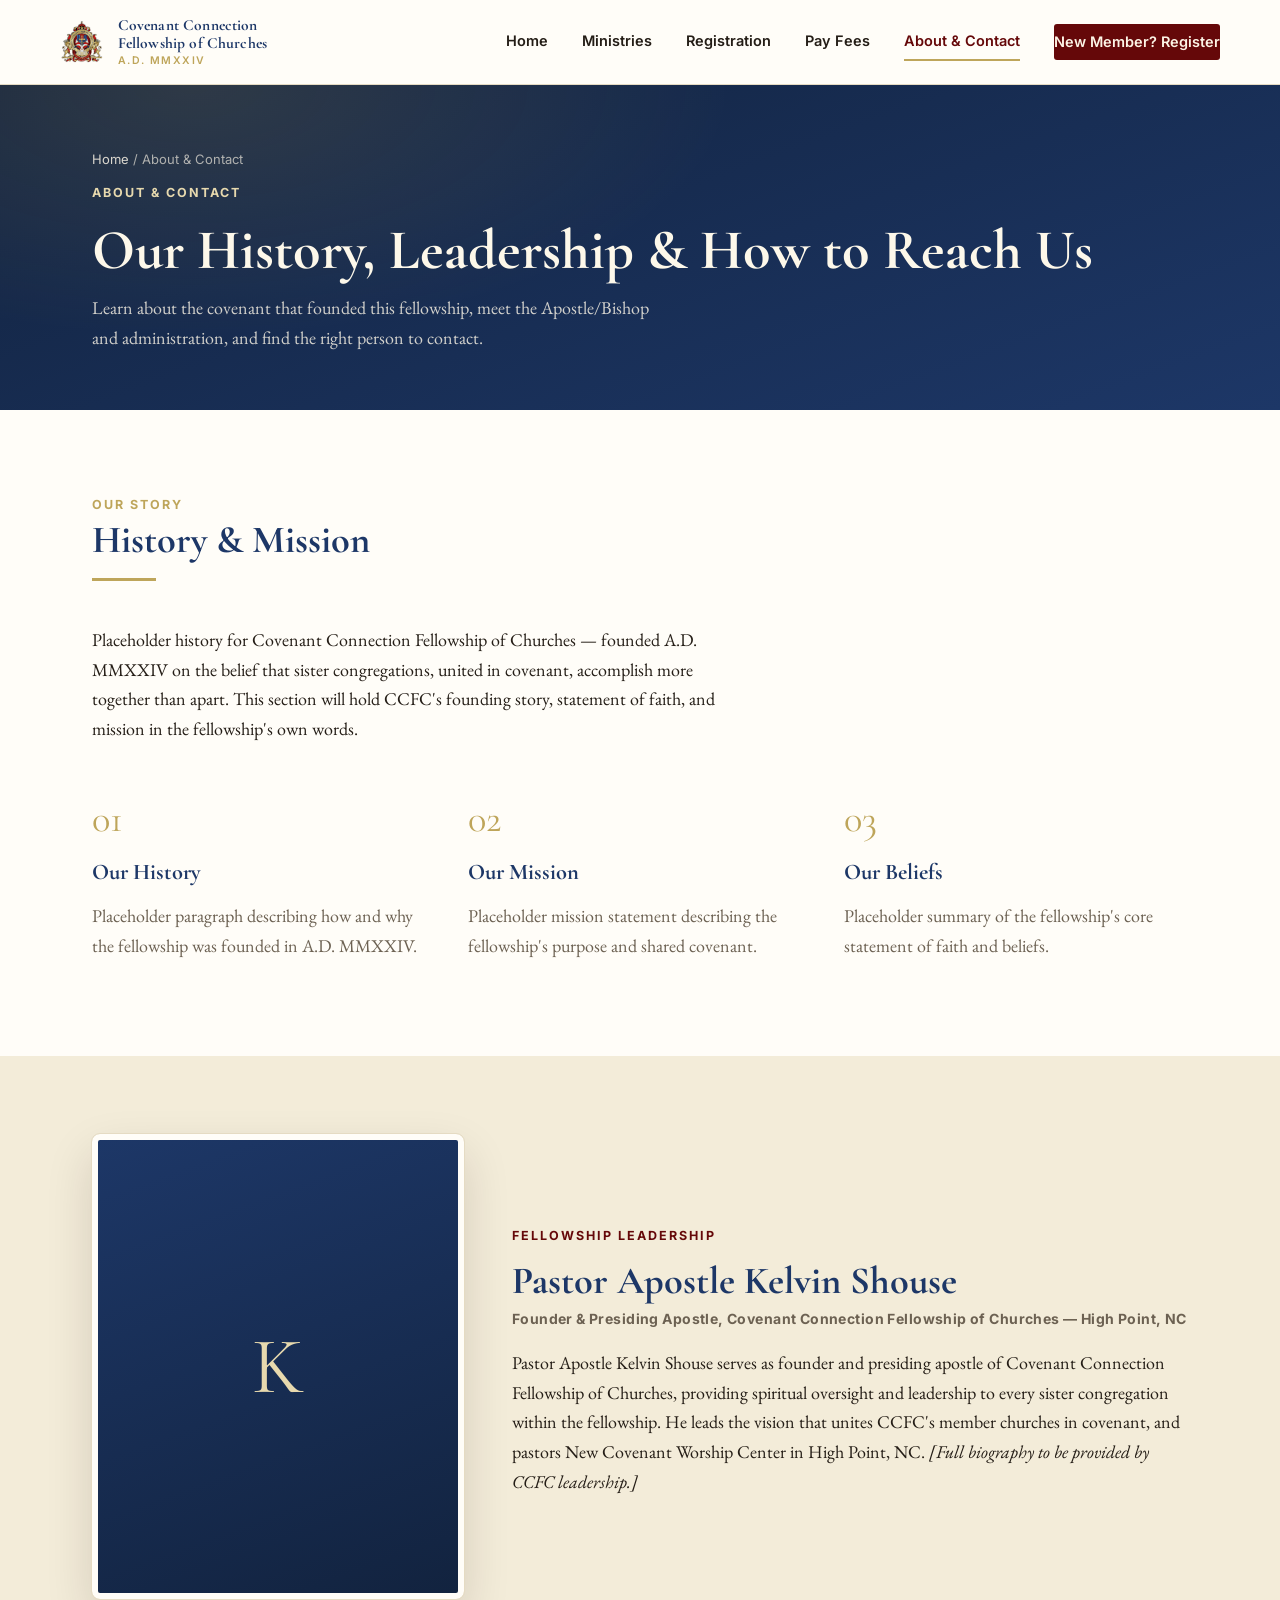
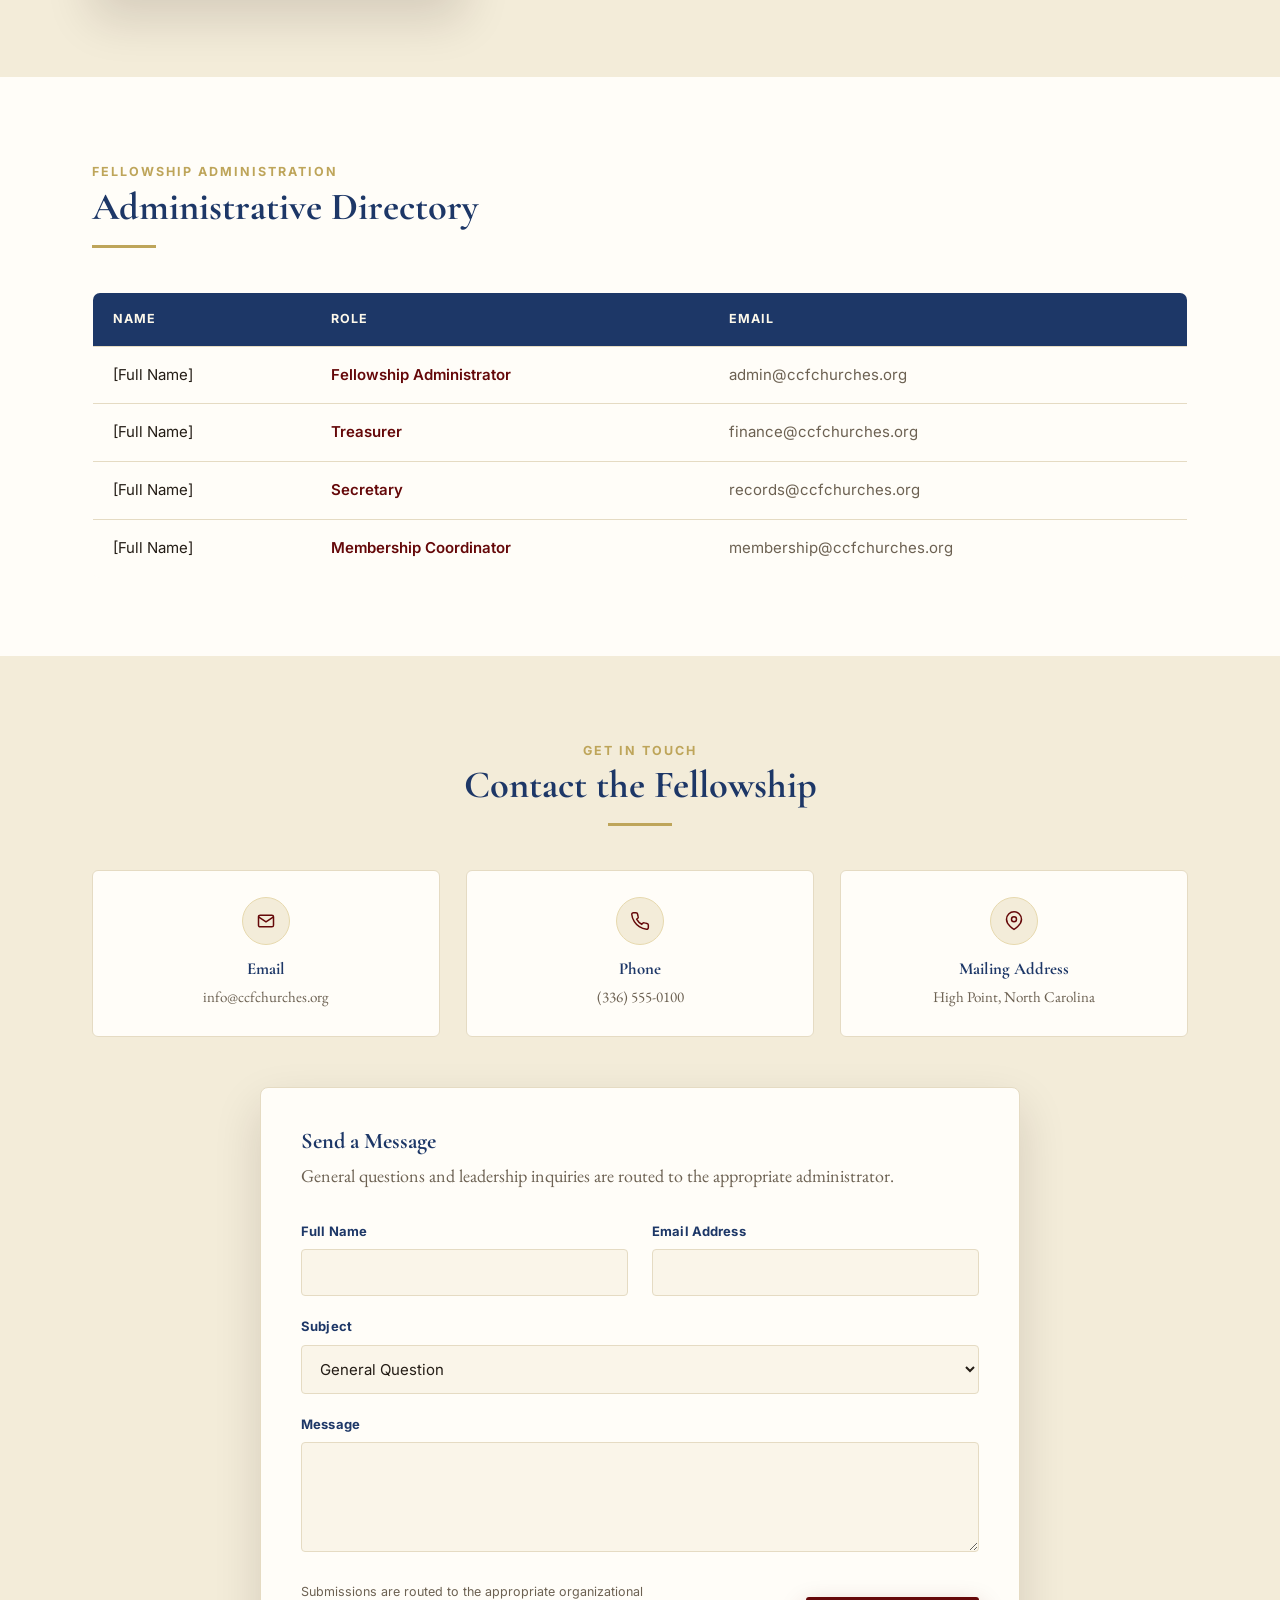
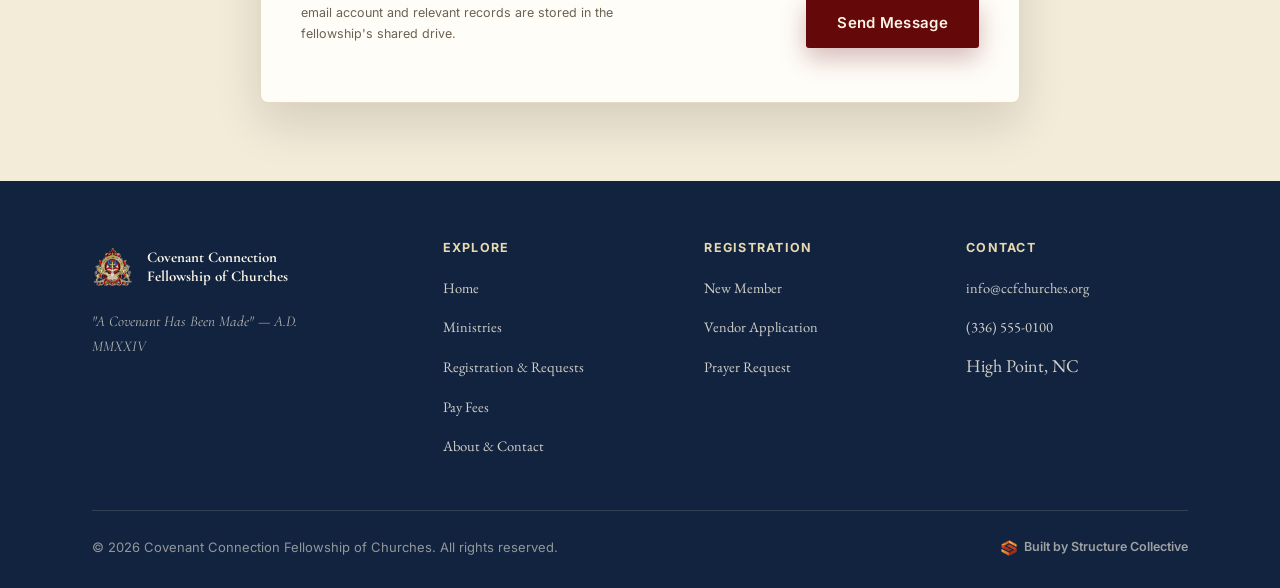
==== commit 53ed16cd: "Add files via upload" ====
--- a/about/index.html
+++ b/about/index.html
@@ -42,6 +42,7 @@
         <a href="/">Home</a>
         <a href="/ministries/">Ministries</a>
         <a href="/registration/">Registration</a>
+        <a href="/payments/">Pay Fees</a>
         <a href="/about/" aria-current="page">About &amp; Contact</a>
         <a class="nav-cta" href="/registration/">New Member? Register</a>
       </nav>
@@ -235,6 +236,7 @@
             <li><a href="/">Home</a></li>
             <li><a href="/ministries/">Ministries</a></li>
             <li><a href="/registration/">Registration &amp; Requests</a></li>
+            <li><a href="/payments/">Pay Fees</a></li>
             <li><a href="/about/">About &amp; Contact</a></li>
           </ul>
         </div>
--- a/styles.css
+++ b/styles.css
@@ -808,3 +808,287 @@
   section { padding: 56px 0; }
   .hero { padding: 64px 0 70px; }
 }
+
+/* ============================================================
+   Payments — sandbox checkout
+   ============================================================ */
+
+.sandbox-banner {
+  display: flex;
+  align-items: center;
+  gap: 12px;
+  background: var(--gold-light);
+  color: var(--maroon-dark);
+  font-family: var(--sans);
+  font-size: 13.5px;
+  font-weight: 600;
+  padding: 12px 0;
+}
+.sandbox-banner .container { display: flex; align-items: center; gap: 10px; }
+.sandbox-banner .dot {
+  width: 8px; height: 8px; border-radius: 50%;
+  background: var(--maroon);
+  flex: none;
+}
+
+/* Hub: payment type cards reuse .card-grid; a couple of accents added */
+.payment-type-card .card-mark { color: var(--gold); background: var(--navy); border-color: var(--navy); }
+.payment-type-card .card-mark svg { stroke: var(--gold-light); }
+
+/* Two-column checkout layout */
+.payment-layout {
+  display: grid;
+  grid-template-columns: 1fr 0.85fr;
+  gap: 44px;
+  align-items: start;
+}
+.payment-aside { position: sticky; top: 100px; }
+
+/* Live credit card preview */
+.card-preview {
+  position: relative;
+  width: 100%;
+  aspect-ratio: 1.586;
+  border-radius: 16px;
+  padding: 26px 28px;
+  background:
+    radial-gradient(420px 220px at 90% -10%, rgba(190,165,90,0.35), transparent 60%),
+    linear-gradient(150deg, var(--navy-dark) 0%, var(--navy) 55%, var(--maroon-dark) 140%);
+  color: #fdf8ea;
+  box-shadow: var(--shadow);
+  display: flex;
+  flex-direction: column;
+  justify-content: space-between;
+  overflow: hidden;
+}
+.card-preview::after {
+  content: "";
+  position: absolute;
+  inset: 0;
+  background: repeating-linear-gradient(135deg, rgba(255,255,255,0.03) 0 2px, transparent 2px 26px);
+  pointer-events: none;
+}
+.card-preview-top {
+  display: flex;
+  align-items: flex-start;
+  justify-content: space-between;
+}
+.card-preview-crest { height: 34px; width: auto; opacity: 0.92; }
+.card-preview-chip {
+  width: 42px; height: 30px;
+  border-radius: 6px;
+  background: linear-gradient(135deg, var(--gold-light), var(--gold));
+}
+.card-preview-number {
+  font-family: "Inter", monospace;
+  font-size: clamp(1.15rem, 2.6vw, 1.4rem);
+  letter-spacing: 0.12em;
+  font-weight: 600;
+  color: #fdf8ea;
+  margin: 18px 0 0;
+}
+.card-preview-bottom {
+  display: flex;
+  align-items: flex-end;
+  justify-content: space-between;
+  font-family: var(--sans);
+}
+.card-preview-name {
+  font-size: 13.5px;
+  font-weight: 700;
+  letter-spacing: 0.03em;
+  text-transform: uppercase;
+  max-width: 65%;
+  overflow: hidden;
+  text-overflow: ellipsis;
+  white-space: nowrap;
+}
+.card-preview-expiry {
+  font-size: 12px;
+  text-align: right;
+  color: rgba(253,248,234,0.85);
+}
+.card-preview-expiry .exp-label {
+  display: block;
+  font-size: 9px;
+  letter-spacing: 0.1em;
+  text-transform: uppercase;
+  color: var(--gold-light);
+}
+
+.sandbox-note {
+  display: flex;
+  align-items: center;
+  gap: 10px;
+  margin-top: 18px;
+  padding: 12px 16px;
+  background: var(--cream-2);
+  border: 1px dashed var(--gold);
+  border-radius: 6px;
+  font-family: var(--sans);
+  font-size: 13px;
+  color: var(--muted);
+}
+.sandbox-note strong { color: var(--maroon); }
+.sandbox-fill-btn {
+  font-family: var(--sans);
+  font-size: 12.5px;
+  font-weight: 700;
+  color: var(--maroon);
+  background: none;
+  border: none;
+  text-decoration: underline;
+  cursor: pointer;
+  padding: 0;
+  margin-left: auto;
+  white-space: nowrap;
+}
+
+.sandbox-applied {
+  display: none;
+  align-items: center;
+  gap: 8px;
+  margin-top: 14px;
+  font-family: var(--sans);
+  font-size: 13px;
+  font-weight: 600;
+  color: #33552b;
+}
+.sandbox-applied.show { display: flex; }
+
+/* Amount selection */
+.amount-options {
+  display: grid;
+  grid-template-columns: repeat(2, 1fr);
+  gap: 12px;
+  margin-bottom: 8px;
+}
+.amount-option {
+  position: relative;
+}
+.amount-option input {
+  position: absolute;
+  opacity: 0;
+  inset: 0;
+  cursor: pointer;
+  margin: 0;
+}
+.amount-option label {
+  display: flex;
+  flex-direction: column;
+  gap: 3px;
+  padding: 14px 16px;
+  border: 1px solid var(--line);
+  border-radius: 6px;
+  cursor: pointer;
+  font-family: var(--sans);
+  background: var(--cream);
+}
+.amount-option .amt { font-weight: 700; color: var(--navy); font-size: 16px; }
+.amount-option .desc { font-size: 12.5px; color: var(--muted); }
+.amount-option input:checked + label {
+  border-color: var(--gold);
+  background: var(--gold-light);
+  box-shadow: 0 0 0 2px var(--gold) inset;
+}
+.amount-option input:focus-visible + label { outline: 2px solid var(--navy); outline-offset: 2px; }
+
+.event-select-row {
+  display: grid;
+  grid-template-columns: 1fr auto;
+  gap: 16px;
+  align-items: end;
+}
+.qty-field { display: flex; flex-direction: column; gap: 7px; width: 120px; }
+
+.amount-total {
+  display: flex;
+  align-items: center;
+  justify-content: space-between;
+  margin-top: 18px;
+  padding: 16px 18px;
+  background: var(--navy);
+  color: #fdf8ea;
+  border-radius: 6px;
+  font-family: var(--sans);
+}
+.amount-total .label { font-size: 13px; color: rgba(253,248,234,0.75); }
+.amount-total .value { font-family: var(--serif-display); font-size: 1.6rem; font-weight: 700; color: var(--gold-light); }
+
+/* Pay button illumination */
+.btn-pay {
+  width: 100%;
+  justify-content: center;
+  background: #9a9184;
+  color: rgba(255,255,255,0.75);
+  box-shadow: none;
+  cursor: not-allowed;
+  transition: all .2s ease;
+}
+.btn-pay.ready {
+  background: linear-gradient(120deg, var(--gold), #d9c07f);
+  color: var(--maroon-dark);
+  cursor: pointer;
+  box-shadow: 0 0 0 3px rgba(190,165,90,0.25), 0 14px 30px rgba(190,165,90,0.45);
+  animation: pay-glow 2.2s ease-in-out infinite;
+}
+.btn-pay.ready:hover { transform: translateY(-1px); }
+@keyframes pay-glow {
+  0%, 100% { box-shadow: 0 0 0 3px rgba(190,165,90,0.25), 0 14px 30px rgba(190,165,90,0.45); }
+  50% { box-shadow: 0 0 0 5px rgba(190,165,90,0.35), 0 18px 38px rgba(190,165,90,0.6); }
+}
+
+.secure-lock {
+  display: flex;
+  align-items: center;
+  justify-content: center;
+  gap: 8px;
+  margin-top: 14px;
+  font-family: var(--sans);
+  font-size: 12.5px;
+  color: var(--muted);
+}
+
+/* Payment success panel */
+.payment-success {
+  display: none;
+  text-align: center;
+  padding: 56px 40px;
+  background: var(--paper);
+  border: 1px solid var(--line);
+  border-radius: 8px;
+  box-shadow: var(--shadow);
+}
+.payment-success.show { display: block; }
+.payment-success .check {
+  width: 68px; height: 68px;
+  margin: 0 auto 22px;
+  border-radius: 50%;
+  background: linear-gradient(160deg, var(--gold-light), var(--gold));
+  display: grid;
+  place-items: center;
+  color: var(--maroon-dark);
+  font-size: 32px;
+}
+.payment-success h3 { margin-bottom: 10px; }
+.payment-success p { color: var(--muted); max-width: 46ch; margin: 0 auto 8px; }
+.payment-success .receipt-line {
+  font-family: var(--sans);
+  font-size: 13.5px;
+  color: var(--muted);
+  margin-top: 18px;
+}
+.payment-success .success-actions {
+  margin-top: 28px;
+  display: flex;
+  gap: 14px;
+  justify-content: center;
+  flex-wrap: wrap;
+}
+
+@media (max-width: 900px) {
+  .payment-layout { grid-template-columns: 1fr; }
+  .amount-options { grid-template-columns: 1fr; }
+  .event-select-row { grid-template-columns: 1fr; }
+  .qty-field { width: 100%; }
+}
